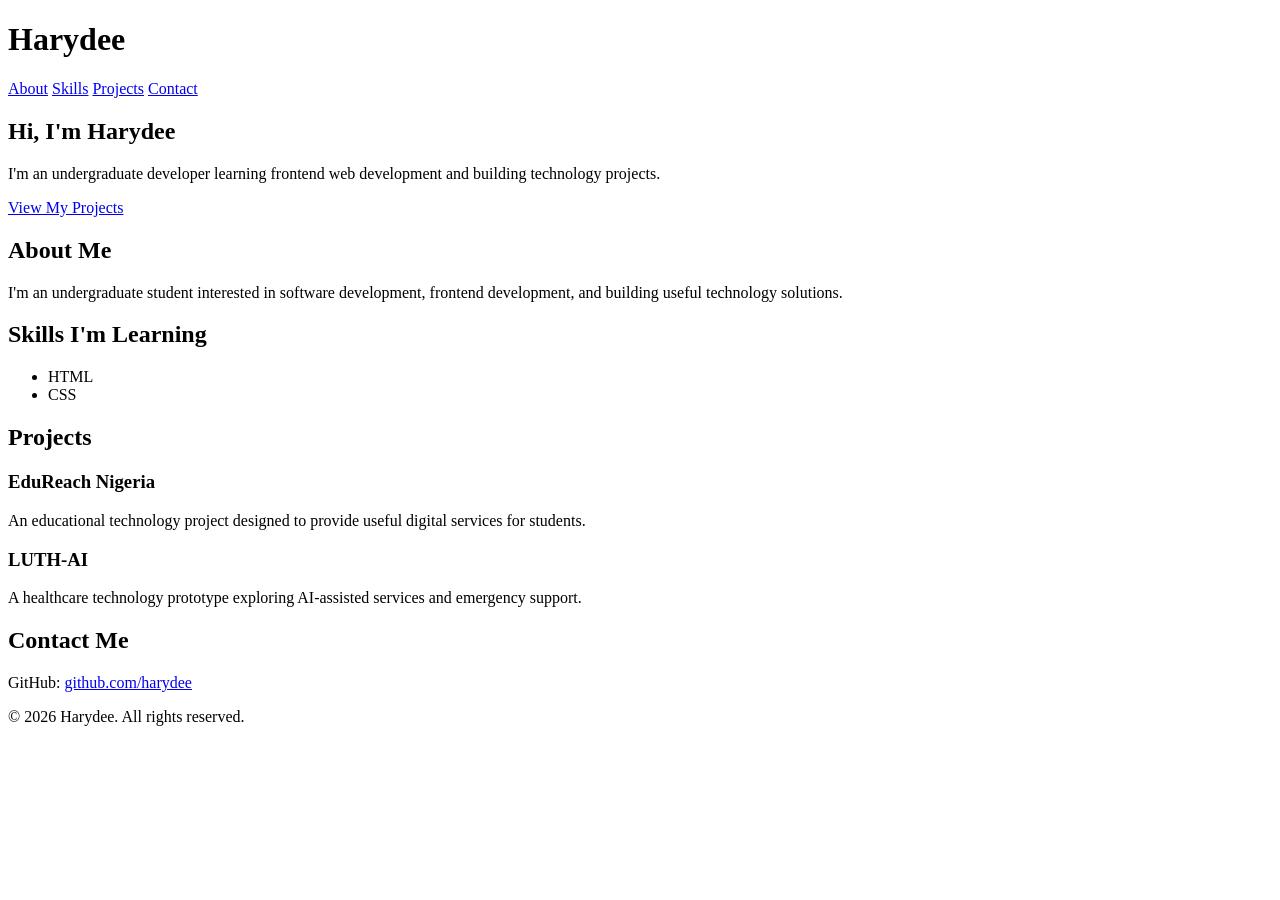
==== PORTFOLIO CHGPT/index.html @ b18002e2 "Add portfolio website" ====
<!DOCTYPE html>
<html lang="en">
<head>
    <meta charset="UTF-8">
    <meta name="viewport" content="width=device-width, initial-scale=1.0">
    <title>Harydee | Frontend Developer</title>

    <link rel="stylesheet" href="styles.css">
</head>

<body>

    <header>
        <h1>Harydee</h1>

        <nav>
            <a href="#about">About</a>
            <a href="#skills">Skills</a>
            <a href="#projects">Projects</a>
            <a href="#contact">Contact</a>
        </nav>
    </header>


    <main>

        <section class="hero">
            <h2>Hi, I'm Harydee</h2>

            <p>
                I'm an undergraduate developer learning frontend web development
                and building technology projects.
            </p>

            <a href="#projects" class="button">View My Projects</a>
        </section>


        <section id="about">
            <h2>About Me</h2>

            <p>
                I'm an undergraduate student interested in software development,
                frontend development, and building useful technology solutions.
            </p>
        </section>


        <section id="skills">
            <h2>Skills I'm Learning</h2>

            <ul>
                <li>HTML</li>
                <li>CSS</li>
            </ul>
        </section>


        <section id="projects">
            <h2>Projects</h2>

            <article>
                <h3>EduReach Nigeria</h3>

                <p>
                    An educational technology project designed to provide
                    useful digital services for students.
                </p>
            </article>

            <article>
                <h3>LUTH-AI</h3>

                <p>
                    A healthcare technology prototype exploring AI-assisted
                    services and emergency support.
                </p>
            </article>
        </section>


        <section id="Contact">
            <h2>Contact Me</h2>

            <p>
                GitHub:
                <a href="https://github.com/harydee">
                    github.com/harydee
                </a>
            </p>
        </section>

    </main>


    <footer>
        <p>© 2026 Harydee. All rights reserved.</p>
    </footer>

</body>
</html>
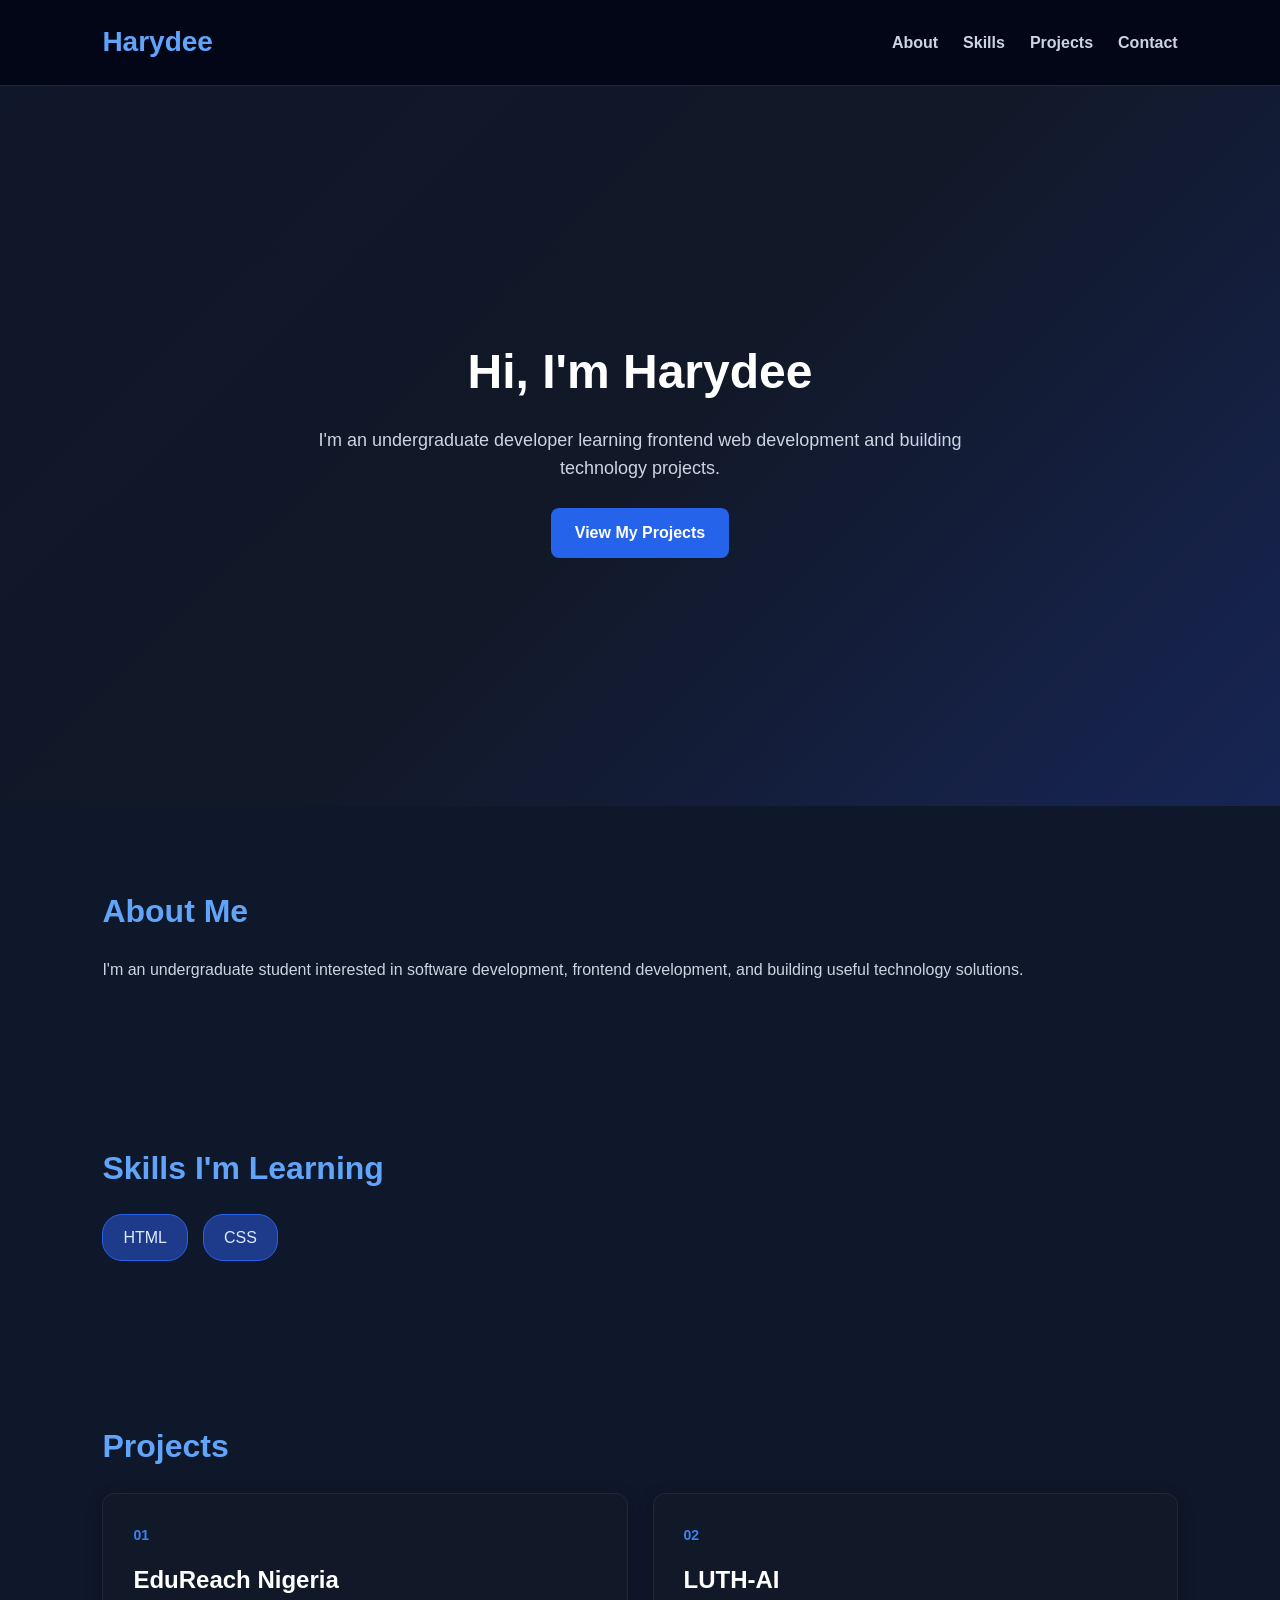
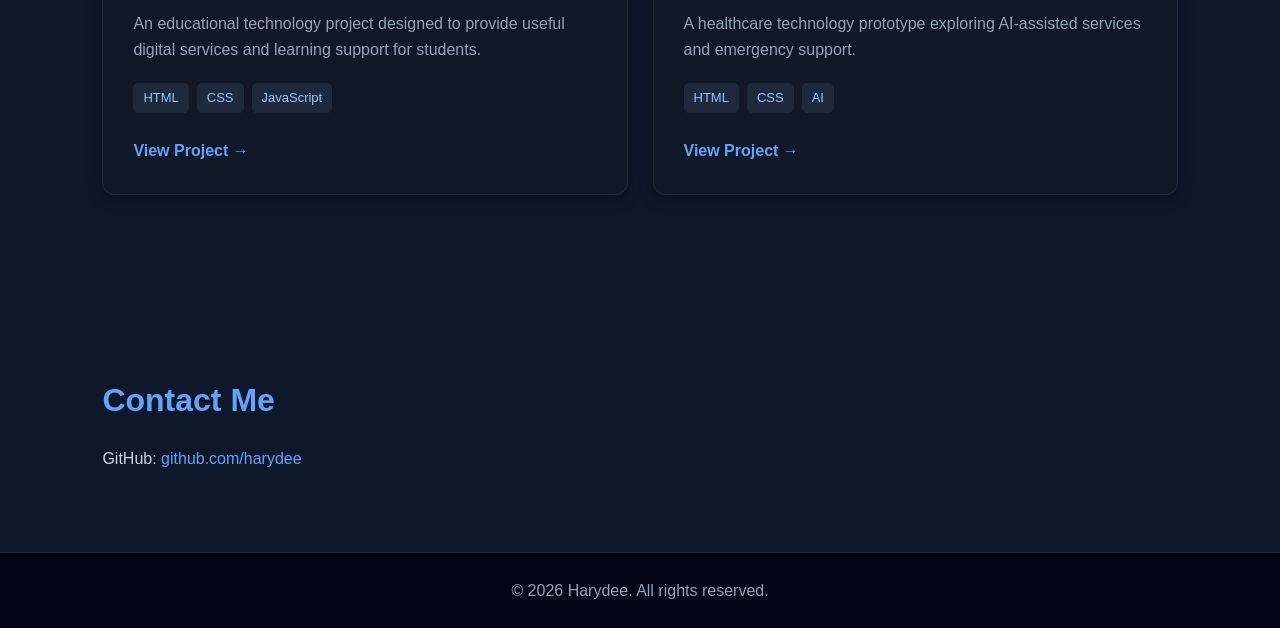
==== commit b37ca3df: "Improve project cards" ====
--- a/PORTFOLIO CHGPT/index.html
+++ b/PORTFOLIO CHGPT/index.html
@@ -57,29 +57,53 @@
 
 
         <section id="projects">
-            <h2>Projects</h2>
+    <h2>Projects</h2>
 
-            <article>
-                <h3>EduReach Nigeria</h3>
+    <div class="projects-container">
 
-                <p>
-                    An educational technology project designed to provide
-                    useful digital services for students.
-                </p>
-            </article>
+        <article class="project-card">
+            <span class="project-number">01</span>
 
-            <article>
-                <h3>LUTH-AI</h3>
+            <h3>EduReach Nigeria</h3>
 
-                <p>
-                    A healthcare technology prototype exploring AI-assisted
-                    services and emergency support.
-                </p>
-            </article>
-        </section>
+            <p>
+                An educational technology project designed to provide
+                useful digital services and learning support for students.
+            </p>
+
+            <div class="project-tech">
+                <span>HTML</span>
+                <span>CSS</span>
+                <span>JavaScript</span>
+            </div>
+
+            <a href="#" class="project-link">View Project →</a>
+        </article>
 
 
-        <section id="Contact">
+        <article class="project-card">
+            <span class="project-number">02</span>
+
+            <h3>LUTH-AI</h3>
+
+            <p>
+                A healthcare technology prototype exploring AI-assisted
+                services and emergency support.
+            </p>
+
+            <div class="project-tech">
+                <span>HTML</span>
+                <span>CSS</span>
+                <span>AI</span>
+            </div>
+
+            <a href="#" class="project-link">View Project →</a>
+        </article>
+
+    </div>
+</section>
+
+        <section id="contact">
             <h2>Contact Me</h2>
 
             <p>
--- a/PORTFOLIO CHGPT/styles.css
+++ b/PORTFOLIO CHGPT/styles.css
@@ -0,0 +1,303 @@
+/* ===== GENERAL STYLES ===== */
+
+* {
+    margin: 0;
+    padding: 0;
+    box-sizing: border-box;
+}
+
+html {
+    scroll-behavior: smooth;
+}
+
+body {
+    font-family: Arial, sans-serif;
+    line-height: 1.6;
+    background: #0f172a;
+    color: #e5e7eb;
+}
+
+
+/* ===== HEADER ===== */
+
+header {
+    background: #020617;
+    color: white;
+    padding: 20px 8%;
+
+    display: flex;
+    justify-content: space-between;
+    align-items: center;
+
+    border-bottom: 1px solid #1e293b;
+}
+
+header h1 {
+    font-size: 28px;
+    color: #60a5fa;
+}
+
+nav {
+    display: flex;
+    gap: 25px;
+}
+
+nav a {
+    color: #cbd5e1;
+    text-decoration: none;
+    font-weight: bold;
+}
+
+nav a:hover {
+    color: #60a5fa;
+}
+
+
+/* ===== HERO ===== */
+
+.hero {
+    min-height: 80vh;
+
+    display: flex;
+    flex-direction: column;
+    justify-content: center;
+    align-items: center;
+
+    text-align: center;
+    padding: 40px 20px;
+
+    background: linear-gradient(
+        135deg,
+        #0f172a,
+        #111827,
+        #172554
+    );
+}
+
+.hero h2 {
+    font-size: 48px;
+    margin-bottom: 15px;
+    color: white;
+}
+
+.hero p {
+    max-width: 650px;
+    font-size: 18px;
+    margin-bottom: 25px;
+    color: #cbd5e1;
+}
+
+
+/* ===== BUTTON ===== */
+
+.button {
+    display: inline-block;
+
+    background: #2563eb;
+    color: white;
+
+    padding: 12px 24px;
+
+    text-decoration: none;
+    border-radius: 8px;
+
+    font-weight: bold;
+
+    transition: 0.3s;
+}
+
+.button:hover {
+    background: #3b82f6;
+    transform: translateY(-2px);
+}
+
+
+/* ===== SECTIONS ===== */
+
+section {
+    padding: 80px 8%;
+}
+
+section h2 {
+    font-size: 32px;
+    margin-bottom: 20px;
+    color: #60a5fa;
+}
+
+section p {
+    color: #cbd5e1;
+}
+
+
+/* ===== SKILLS ===== */
+
+#skills ul {
+    list-style: none;
+
+    display: flex;
+    gap: 15px;
+}
+
+#skills li {
+    background: #1e3a8a;
+    color: #dbeafe;
+
+    padding: 10px 20px;
+    border-radius: 20px;
+
+    border: 1px solid #2563eb;
+}
+
+
+/* ===== PROJECTS ===== */
+
+article {
+    background: #111827;
+
+    padding: 25px;
+    margin-bottom: 20px;
+
+    border-radius: 10px;
+
+    border: 1px solid #1e293b;
+
+    box-shadow: 0 4px 15px rgba(0, 0, 0, 0.3);
+
+    transition: 0.3s;
+}
+
+article:hover {
+    transform: translateY(-5px);
+    border-color: #2563eb;
+}
+
+article h3 {
+    margin-bottom: 10px;
+    color: #60a5fa;
+}
+
+
+/* ===== CONTACT ===== */
+
+#contact a {
+    color: #60a5fa;
+    text-decoration: none;
+}
+
+#contact a:hover {
+    text-decoration: underline;
+}
+
+
+/* ===== FOOTER ===== */
+
+footer {
+    background: #020617;
+    color: #94a3b8;
+
+    text-align: center;
+
+    padding: 25px;
+
+    border-top: 1px solid #1e293b;
+}
+/* ===== PROJECT CARDS ===== */
+
+.projects-container {
+    display: grid;
+    grid-template-columns: repeat(2, 1fr);
+    gap: 25px;
+}
+
+.project-card {
+    position: relative;
+    background: #111827;
+
+    padding: 30px;
+
+    border: 1px solid #1e293b;
+    border-radius: 12px;
+
+    transition: 0.3s;
+}
+
+.project-card:hover {
+    transform: translateY(-8px);
+    border-color: #2563eb;
+}
+
+.project-number {
+    display: block;
+
+    color: #3b82f6;
+    font-size: 14px;
+    font-weight: bold;
+
+    margin-bottom: 15px;
+}
+
+.project-card h3 {
+    font-size: 24px;
+    margin-bottom: 12px;
+    color: white;
+}
+
+.project-card p {
+    color: #94a3b8;
+    margin-bottom: 20px;
+}
+
+.project-tech {
+    display: flex;
+    gap: 8px;
+    flex-wrap: wrap;
+
+    margin-bottom: 25px;
+}
+
+.project-tech span {
+    background: #1e293b;
+    color: #93c5fd;
+
+    padding: 5px 10px;
+
+    border-radius: 5px;
+
+    font-size: 13px;
+}
+
+.project-link {
+    color: #60a5fa;
+    text-decoration: none;
+    font-weight: bold;
+}
+
+.project-link:hover {
+    color: #93c5fd;
+}
+
+/* ===== MOBILE ===== */
+
+@media (max-width: 700px) {
+.projects-container {
+    grid-template-columns: 1fr;
+}
+    header {
+        flex-direction: column;
+        gap: 15px;
+    }
+
+    nav {
+        flex-wrap: wrap;
+        justify-content: center;
+    }
+
+    .hero h2 {
+        font-size: 36px;
+    }
+
+    section {
+        padding: 60px 6%;
+    }
+
+}
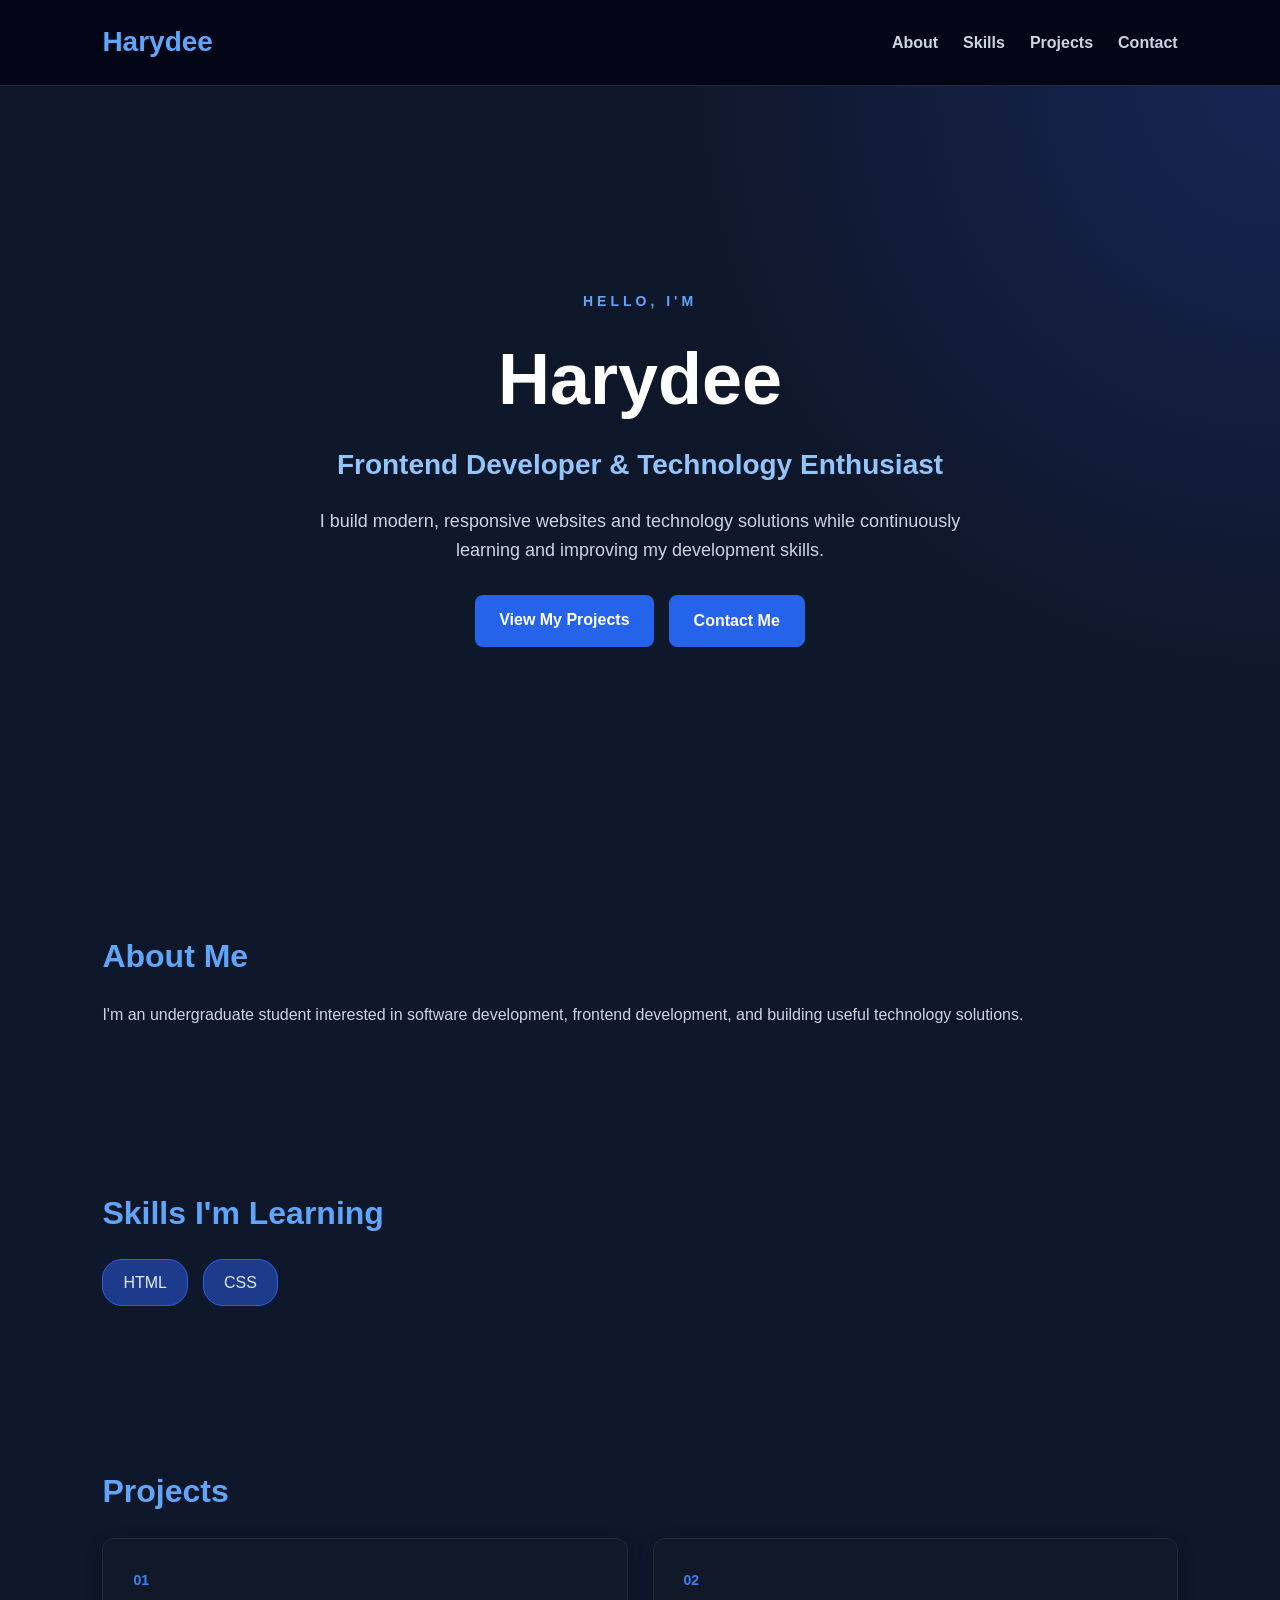
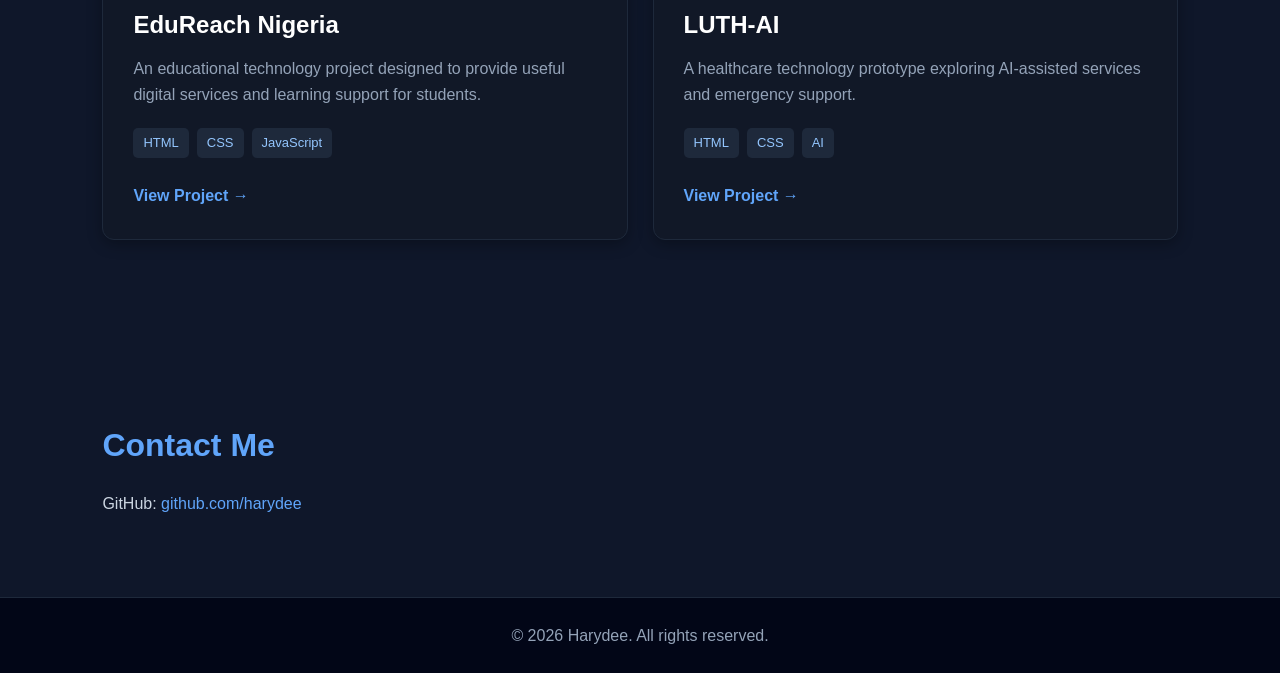
==== commit c8d1a4e1: "Improve hero section" ====
--- a/PORTFOLIO CHGPT/index.html
+++ b/PORTFOLIO CHGPT/index.html
@@ -24,17 +24,32 @@
 
     <main>
 
-        <section class="hero">
-            <h2>Hi, I'm Harydee</h2>
+       <section class="hero">
 
-            <p>
-                I'm an undergraduate developer learning frontend web development
-                and building technology projects.
-            </p>
+    <div class="hero-content">
 
+        <p class="hero-greeting">HELLO, I'M</p>
+
+        <h2>Harydee</h2>
+
+        <h3>Frontend Developer & Technology Enthusiast</h3>
+
+        <p class="hero-description">
+            I build modern, responsive websites and technology solutions
+            while continuously learning and improving my development skills.
+        </p>
+
+        <div class="hero-buttons">
             <a href="#projects" class="button">View My Projects</a>
-        </section>
 
+            <a href="#contact" class="button button-outline">
+                Contact Me
+            </a>
+        </div>
+
+    </div>
+
+</section>
 
         <section id="about">
             <h2>About Me</h2>
--- a/PORTFOLIO CHGPT/styles.css
+++ b/PORTFOLIO CHGPT/styles.css
@@ -56,35 +56,100 @@
 /* ===== HERO ===== */
 
 .hero {
-    min-height: 80vh;
-
-    display: flex;
-    flex-direction: column;
+    min-height: 85vh;
+
+    display: flex;
     justify-content: center;
     align-items: center;
 
     text-align: center;
-    padding: 40px 20px;
-
-    background: linear-gradient(
-        135deg,
-        #0f172a,
-        #111827,
-        #172554
-    );
+    padding: 60px 20px;
+
+    background:
+        radial-gradient(
+            circle at top right,
+            #172554,
+            transparent 40%
+        ),
+        #0f172a;
+}
+
+.hero-content {
+    max-width: 800px;
+}
+
+.hero-greeting {
+    color: #60a5fa !important;
+    font-size: 14px;
+    font-weight: bold;
+    letter-spacing: 4px;
+
+    margin-bottom: 10px;
 }
 
 .hero h2 {
-    font-size: 48px;
-    margin-bottom: 15px;
-    color: white;
-}
-
-.hero p {
+    font-size: 72px;
+    margin-bottom: 5px;
+
+    color: white;
+}
+
+.hero h3 {
+    font-size: 28px;
+    color: #93c5fd;
+
+    margin-bottom: 20px;
+}
+
+.hero-description {
     max-width: 650px;
+
+    margin: 0 auto 30px;
+
     font-size: 18px;
-    margin-bottom: 25px;
-    color: #cbd5e1;
+    color: #cbd5e1 !important;
+}
+
+.hero-buttons {
+    display: flex;
+    justify-content: center;
+    gap: 15px;
+    flex-wrap: wrap;
+}
+
+
+/* ===== HERO BUTTONS ===== */
+
+.button {
+    display: inline-block;
+
+    background: #2563eb;
+    color: white;
+
+    padding: 13px 25px;
+
+    text-decoration: none;
+    border-radius: 8px;
+
+    font-weight: bold;
+
+    transition: 0.3s;
+}
+
+.button:hover {
+    background: #3b82f6;
+    transform: translateY(-3px);
+}
+
+.button-outline {
+    background: transparent;
+    border: 1px solid #2563eb;
+    color: #60a5fa;
+}
+
+.button-outline:hover {
+    background: #2563eb;
+    color: white;
 }
 
 
@@ -293,8 +358,12 @@
     }
 
     .hero h2 {
-        font-size: 36px;
-    }
+    font-size: 50px;
+}
+
+.hero h3 {
+    font-size: 21px;
+}
 
     section {
         padding: 60px 6%;
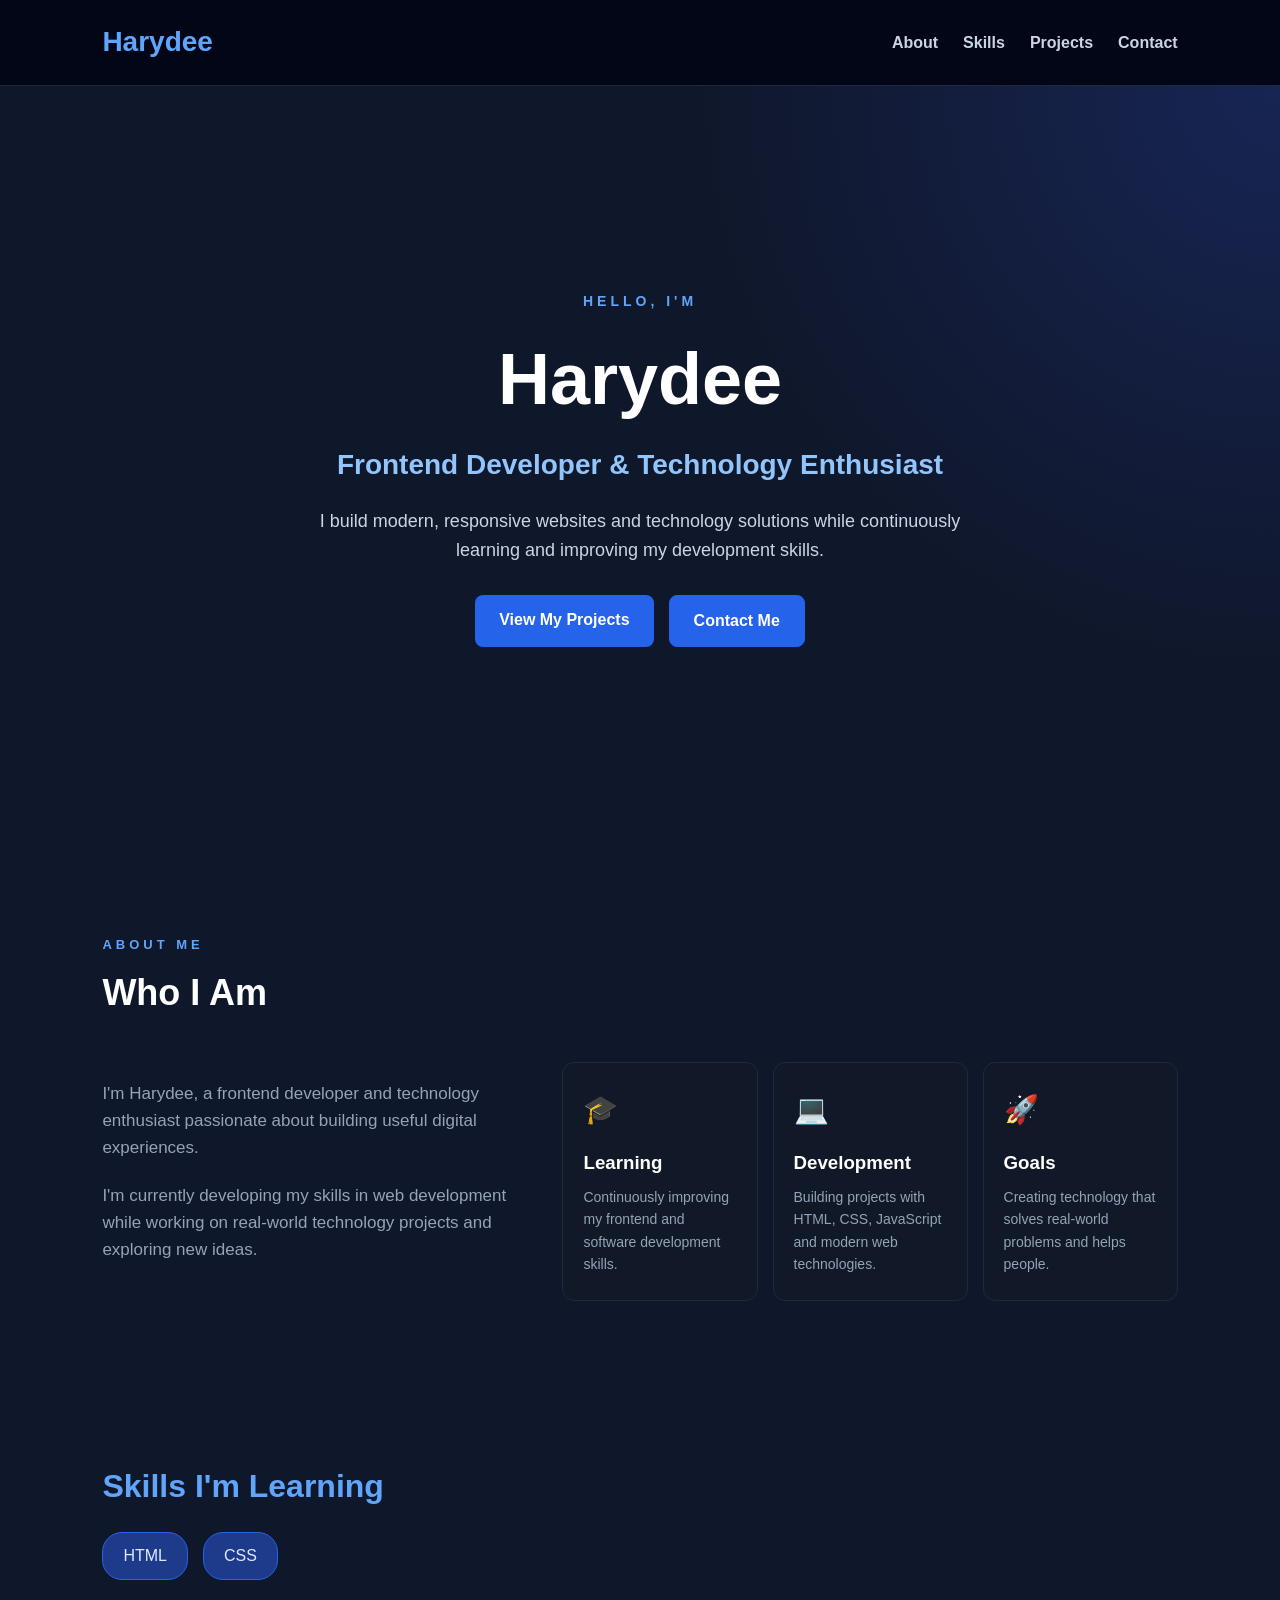
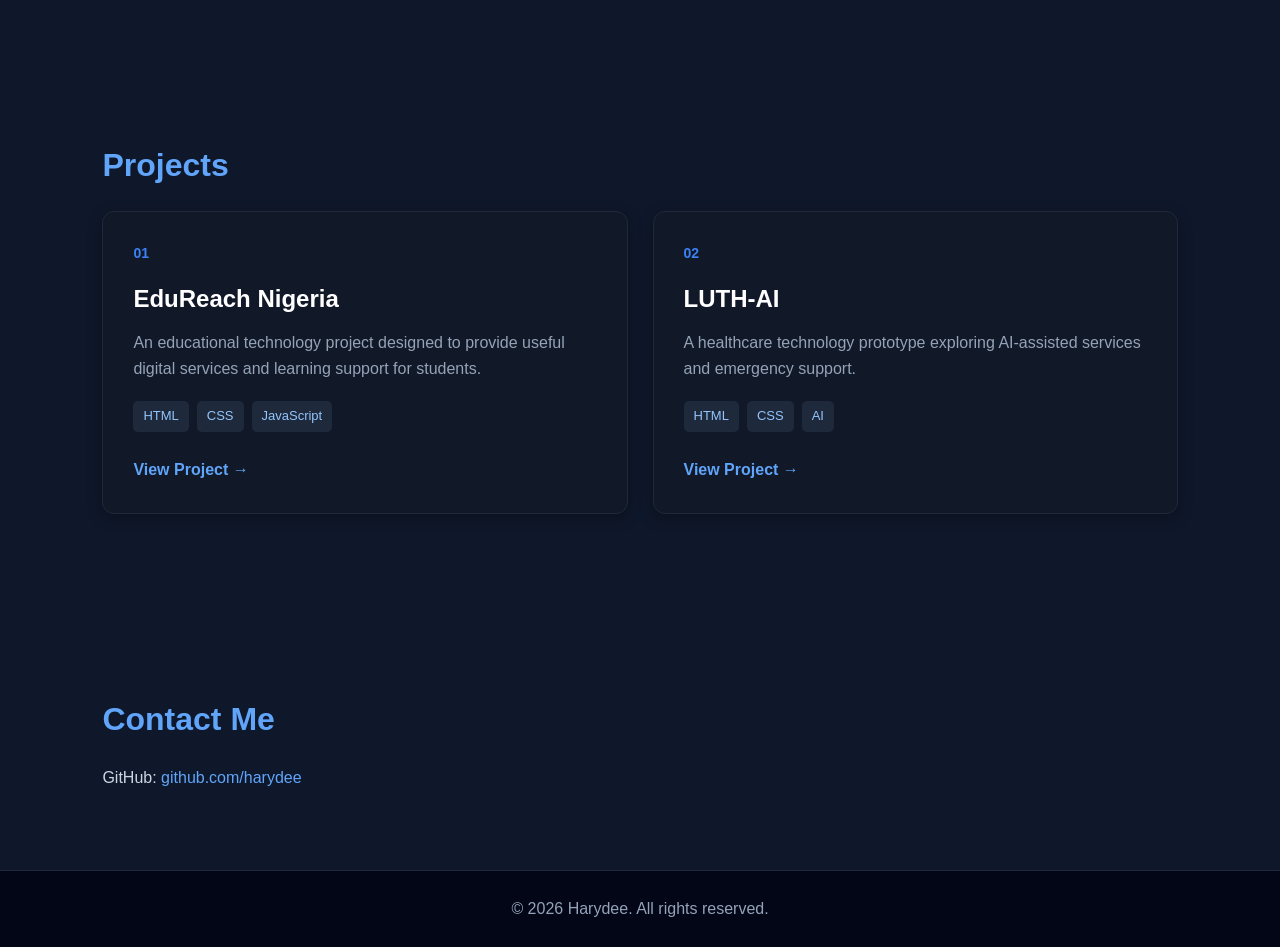
==== commit a0bdd933: "Improve about section" ====
--- a/PORTFOLIO CHGPT/index.html
+++ b/PORTFOLIO CHGPT/index.html
@@ -52,14 +52,66 @@
 </section>
 
         <section id="about">
-            <h2>About Me</h2>
+
+    <div class="section-heading">
+        <span>ABOUT ME</span>
+        <h2>Who I Am</h2>
+    </div>
+
+    <div class="about-container">
+
+        <div class="about-text">
 
             <p>
-                I'm an undergraduate student interested in software development,
-                frontend development, and building useful technology solutions.
+                I'm Harydee, a frontend developer and technology enthusiast
+                passionate about building useful digital experiences.
             </p>
-        </section>
 
+            <p>
+                I'm currently developing my skills in web development while
+                working on real-world technology projects and exploring
+                new ideas.
+            </p>
+
+        </div>
+
+
+        <div class="about-cards">
+
+            <div class="about-card">
+                <span class="about-icon">🎓</span>
+                <h3>Learning</h3>
+                <p>
+                    Continuously improving my frontend and software
+                    development skills.
+                </p>
+            </div>
+
+
+            <div class="about-card">
+                <span class="about-icon">💻</span>
+                <h3>Development</h3>
+                <p>
+                    Building projects with HTML, CSS, JavaScript and
+                    modern web technologies.
+                </p>
+            </div>
+
+
+            <div class="about-card">
+                <span class="about-icon">🚀</span>
+                <h3>Goals</h3>
+                <p>
+                    Creating technology that solves real-world problems
+                    and helps people.
+                </p>
+            </div>
+
+        </div>
+
+    </div>
+
+</section>
 
         <section id="skills">
             <h2>Skills I'm Learning</h2>
--- a/PORTFOLIO CHGPT/styles.css
+++ b/PORTFOLIO CHGPT/styles.css
@@ -340,7 +340,75 @@
 .project-link:hover {
     color: #93c5fd;
 }
-
+/* ===== ABOUT ===== */
+
+.section-heading {
+    margin-bottom: 40px;
+}
+
+.section-heading span {
+    color: #60a5fa;
+    font-size: 13px;
+    font-weight: bold;
+    letter-spacing: 4px;
+}
+
+.section-heading h2 {
+    margin-top: 8px;
+    margin-bottom: 0;
+    color: white;
+    font-size: 36px;
+}
+
+.about-container {
+    display: grid;
+    grid-template-columns: 1fr 1.5fr;
+    gap: 50px;
+    align-items: center;
+}
+
+.about-text p {
+    color: #94a3b8;
+    font-size: 17px;
+    margin-bottom: 20px;
+}
+
+.about-cards {
+    display: grid;
+    grid-template-columns: repeat(3, 1fr);
+    gap: 15px;
+}
+
+.about-card {
+    background: #111827;
+    border: 1px solid #1e293b;
+    border-radius: 12px;
+
+    padding: 25px 20px;
+
+    transition: 0.3s;
+}
+
+.about-card:hover {
+    transform: translateY(-6px);
+    border-color: #2563eb;
+}
+
+.about-icon {
+    font-size: 28px;
+    display: block;
+    margin-bottom: 15px;
+}
+
+.about-card h3 {
+    color: white;
+    margin-bottom: 8px;
+}
+
+.about-card p {
+    color: #94a3b8;
+    font-size: 14px;
+}
 /* ===== MOBILE ===== */
 
 @media (max-width: 700px) {
@@ -368,5 +436,12 @@
     section {
         padding: 60px 6%;
     }
+.about-container {
+    grid-template-columns: 1fr;
+}
+
+.about-cards {
+    grid-template-columns: 1fr;
+}
 
 }
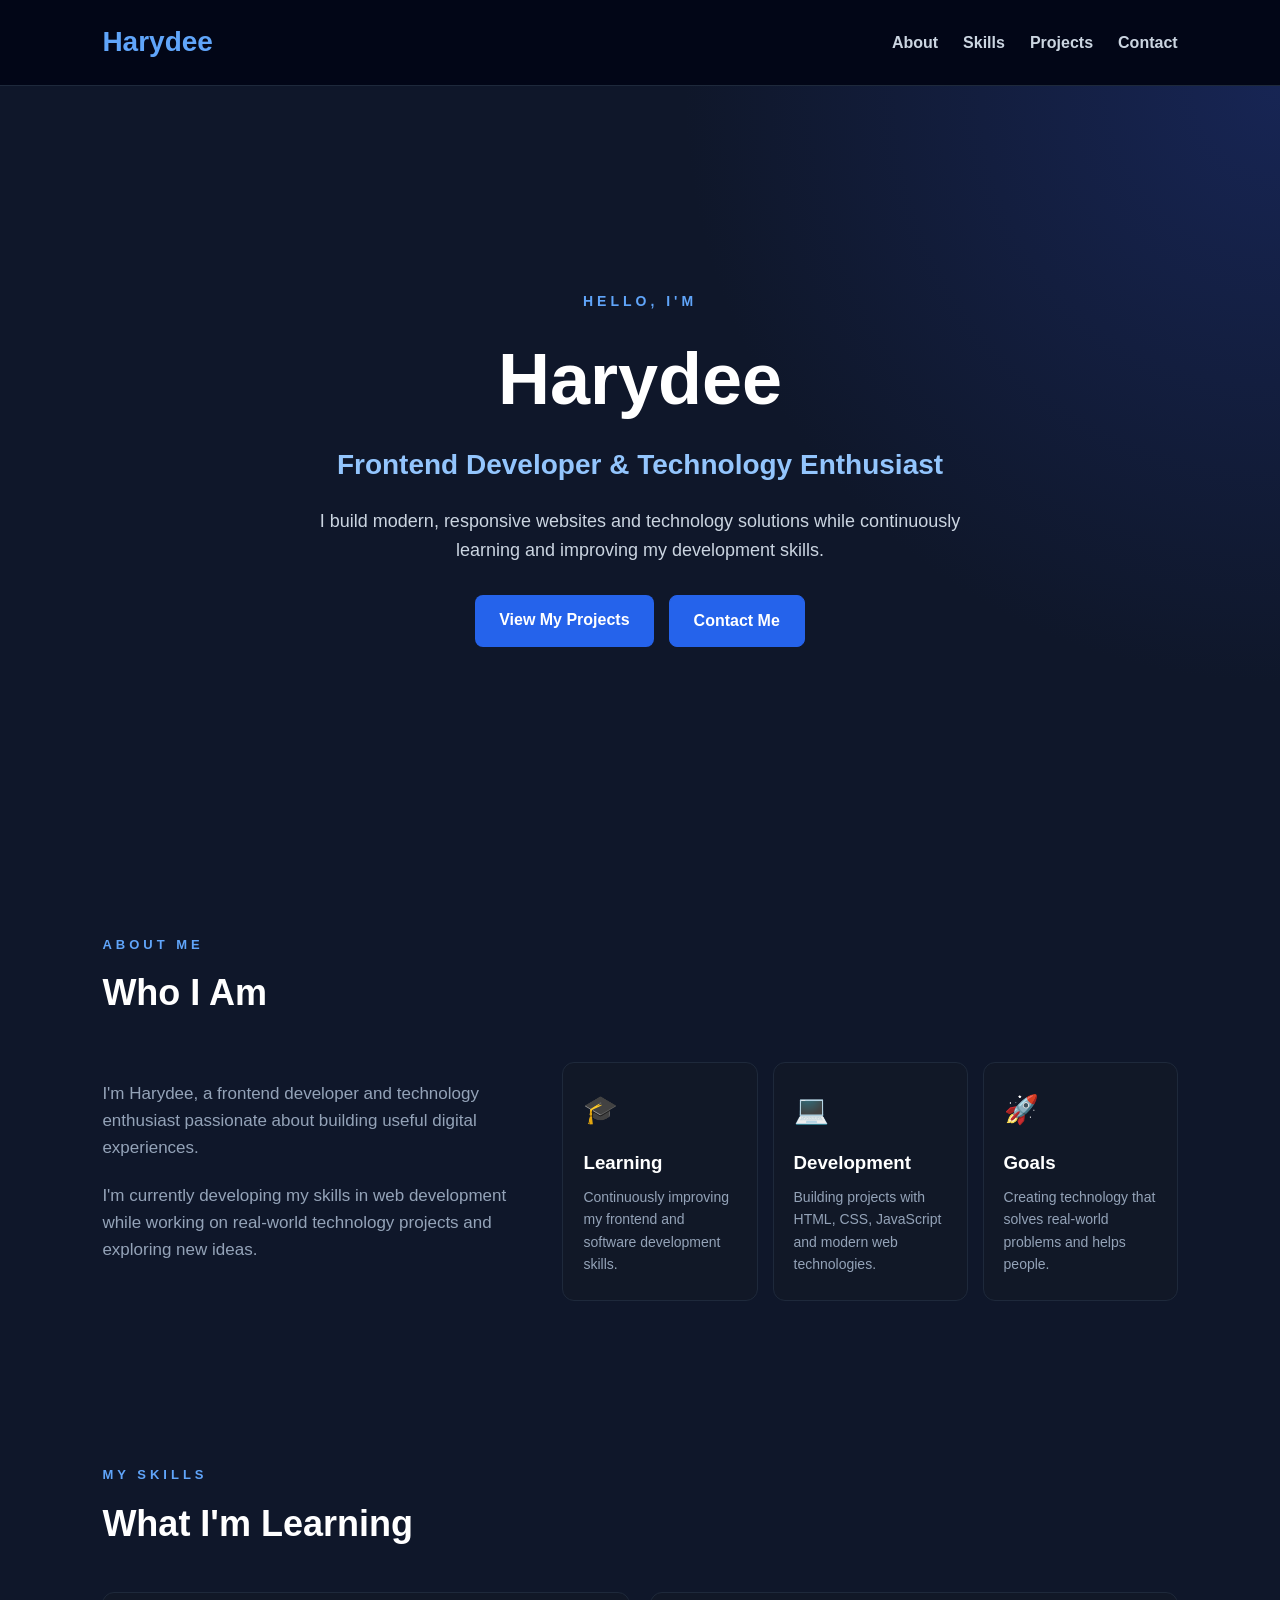
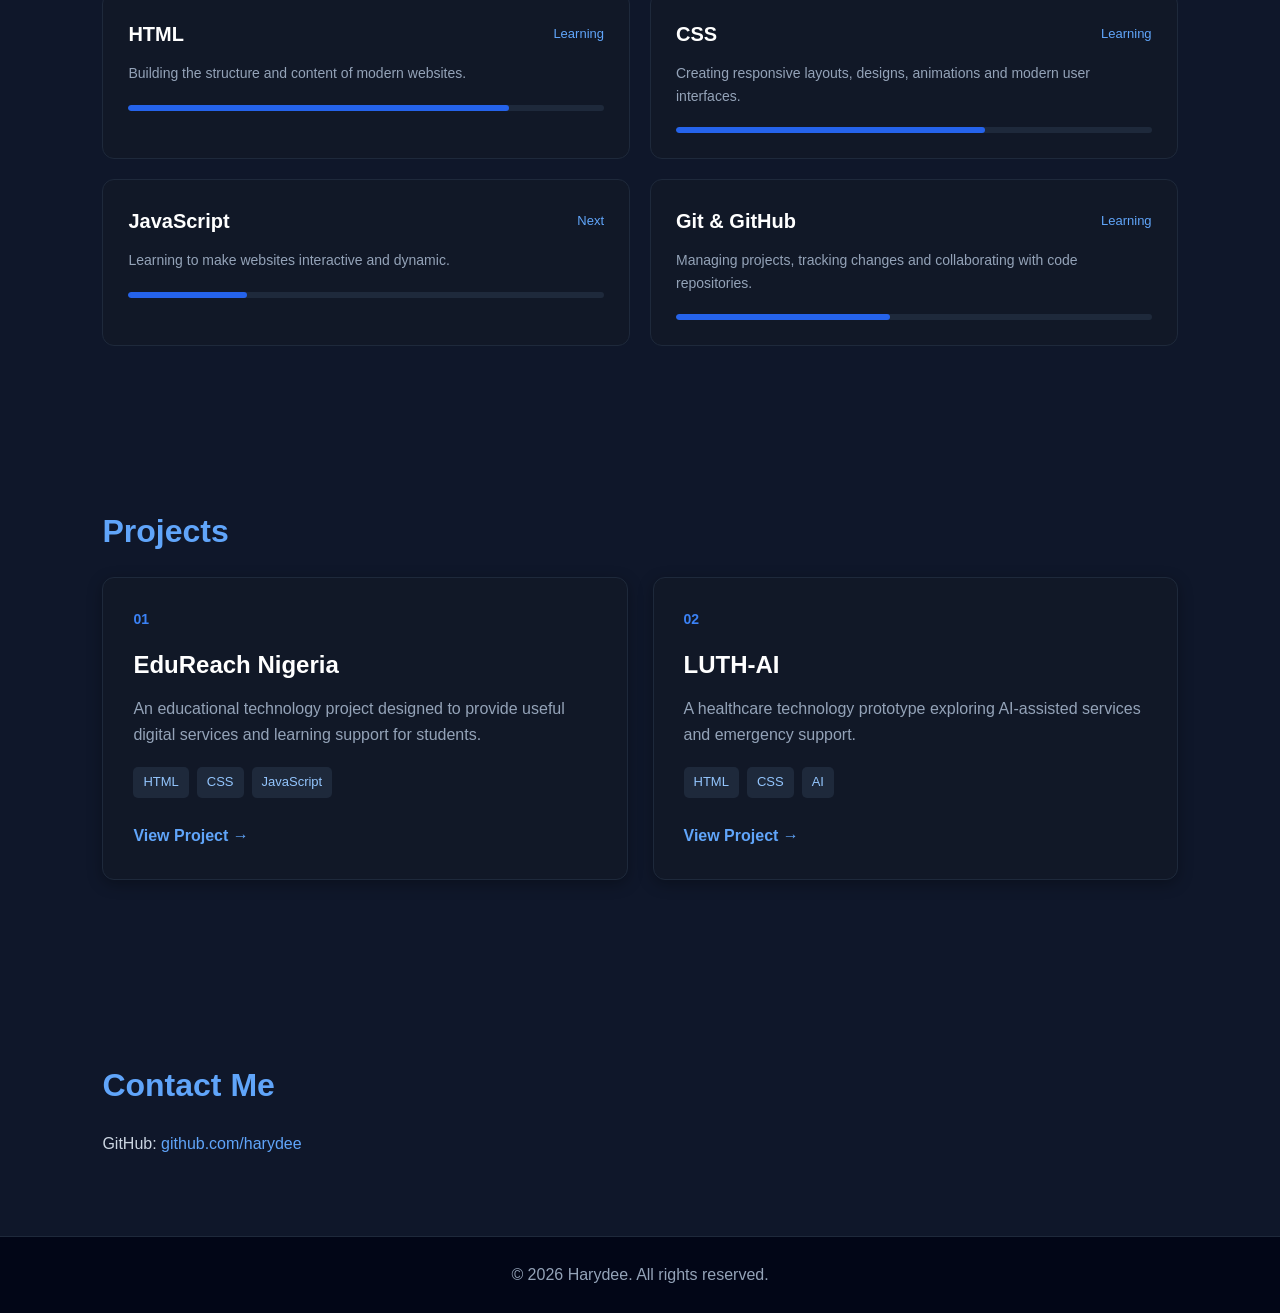
==== commit 31801fd5: "Improve skills section" ====
--- a/PORTFOLIO CHGPT/index.html
+++ b/PORTFOLIO CHGPT/index.html
@@ -114,13 +114,82 @@
 </section>
 
         <section id="skills">
-            <h2>Skills I'm Learning</h2>
-
-            <ul>
-                <li>HTML</li>
-                <li>CSS</li>
-            </ul>
-        </section>
+
+    <div class="section-heading">
+        <span>MY SKILLS</span>
+        <h2>What I'm Learning</h2>
+    </div>
+
+    <div class="skills-container">
+
+        <div class="skill-card">
+            <div class="skill-top">
+                <h3>HTML</h3>
+                <span>Learning</span>
+            </div>
+
+            <p>
+                Building the structure and content of modern websites.
+            </p>
+
+            <div class="skill-bar">
+                <div class="skill-progress html-progress"></div>
+            </div>
+        </div>
+
+
+        <div class="skill-card">
+            <div class="skill-top">
+                <h3>CSS</h3>
+                <span>Learning</span>
+            </div>
+
+            <p>
+                Creating responsive layouts, designs, animations and
+                modern user interfaces.
+            </p>
+
+            <div class="skill-bar">
+                <div class="skill-progress css-progress"></div>
+            </div>
+        </div>
+
+
+        <div class="skill-card">
+            <div class="skill-top">
+                <h3>JavaScript</h3>
+                <span>Next</span>
+            </div>
+
+            <p>
+                Learning to make websites interactive and dynamic.
+            </p>
+
+            <div class="skill-bar">
+                <div class="skill-progress js-progress"></div>
+            </div>
+        </div>
+
+
+        <div class="skill-card">
+            <div class="skill-top">
+                <h3>Git & GitHub</h3>
+                <span>Learning</span>
+            </div>
+
+            <p>
+                Managing projects, tracking changes and collaborating
+                with code repositories.
+            </p>
+
+            <div class="skill-bar">
+                <div class="skill-progress git-progress"></div>
+            </div>
+        </div>
+
+    </div>
+
+</section>
 
 
         <section id="projects">
--- a/PORTFOLIO CHGPT/styles.css
+++ b/PORTFOLIO CHGPT/styles.css
@@ -409,6 +409,86 @@
     color: #94a3b8;
     font-size: 14px;
 }
+/* ===== SKILLS ===== */
+
+.skills-container {
+    display: grid;
+    grid-template-columns: repeat(2, 1fr);
+    gap: 20px;
+}
+
+.skill-card {
+    background: #111827;
+    border: 1px solid #1e293b;
+    border-radius: 12px;
+
+    padding: 25px;
+
+    transition: 0.3s;
+}
+
+.skill-card:hover {
+    transform: translateY(-6px);
+    border-color: #2563eb;
+}
+
+.skill-top {
+    display: flex;
+    justify-content: space-between;
+    align-items: center;
+
+    margin-bottom: 12px;
+}
+
+.skill-top h3 {
+    color: white;
+    font-size: 20px;
+}
+
+.skill-top span {
+    color: #60a5fa;
+    font-size: 13px;
+}
+
+.skill-card p {
+    color: #94a3b8;
+    font-size: 14px;
+
+    margin-bottom: 20px;
+}
+
+.skill-bar {
+    width: 100%;
+    height: 6px;
+
+    background: #1e293b;
+
+    border-radius: 10px;
+    overflow: hidden;
+}
+
+.skill-progress {
+    height: 100%;
+    background: #2563eb;
+
+    border-radius: 10px;
+}
+
+.html-progress {
+    width: 80%;
+}
+
+.css-progress {
+    width: 65%;
+}
+
+.js-progress {
+    width: 25%;
+}
+
+.git-progress {
+    width: 45%;
+}
 /* ===== MOBILE ===== */
 
 @media (max-width: 700px) {
@@ -443,5 +523,7 @@
 .about-cards {
     grid-template-columns: 1fr;
 }
-
+.skills-container {
+    grid-template-columns: 1fr;
+}
 }
